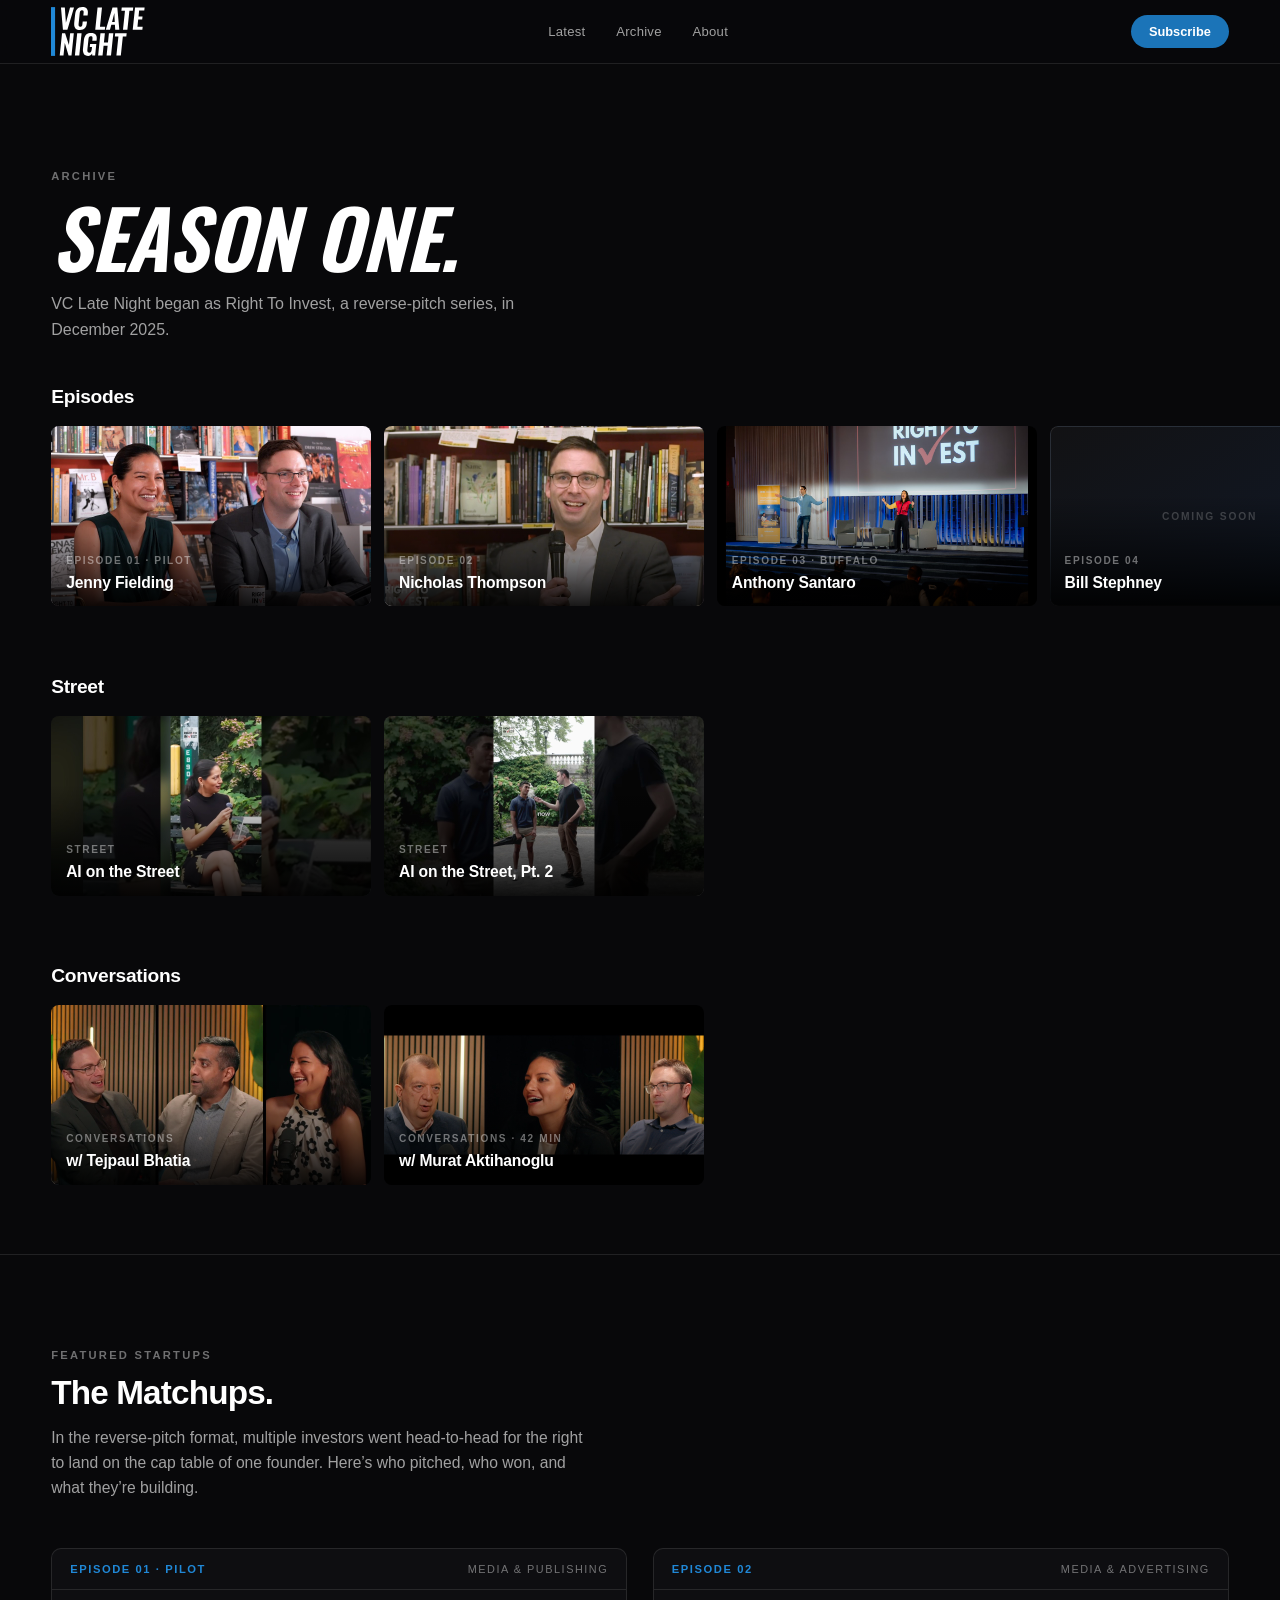
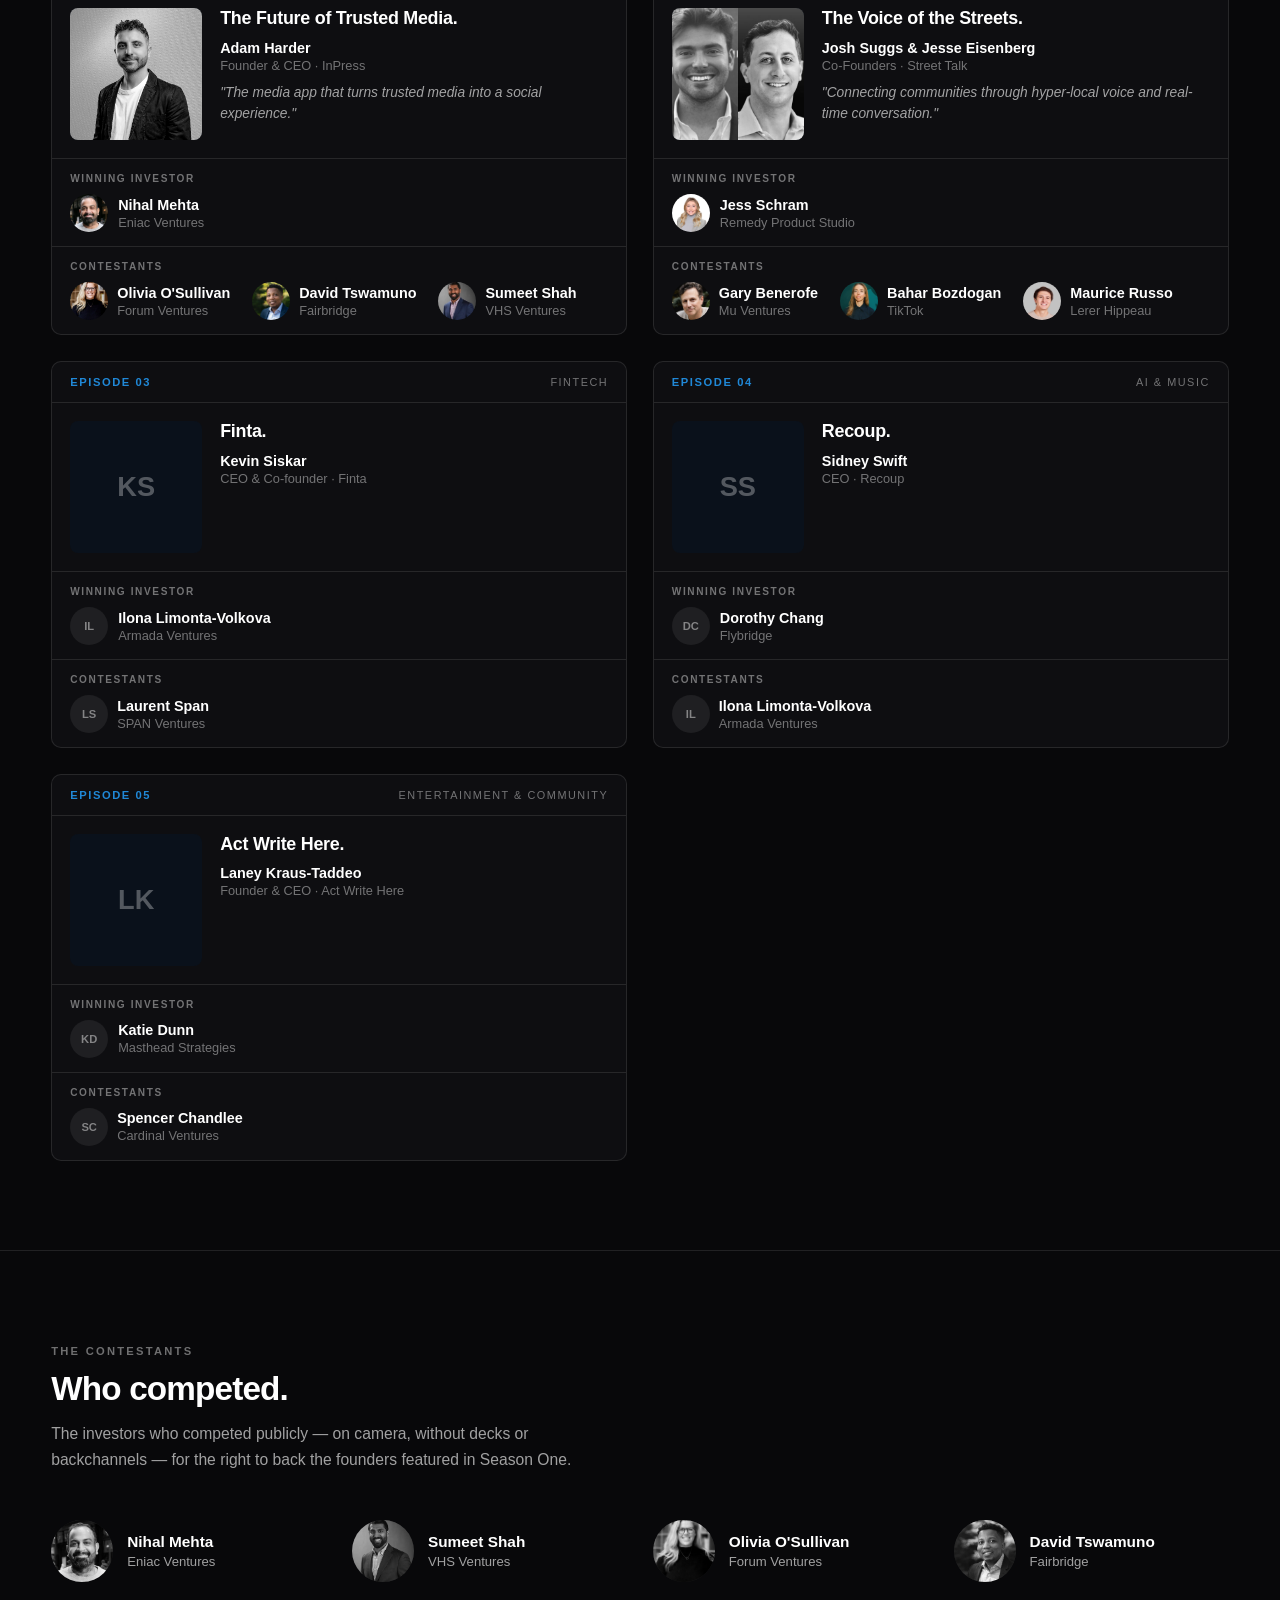
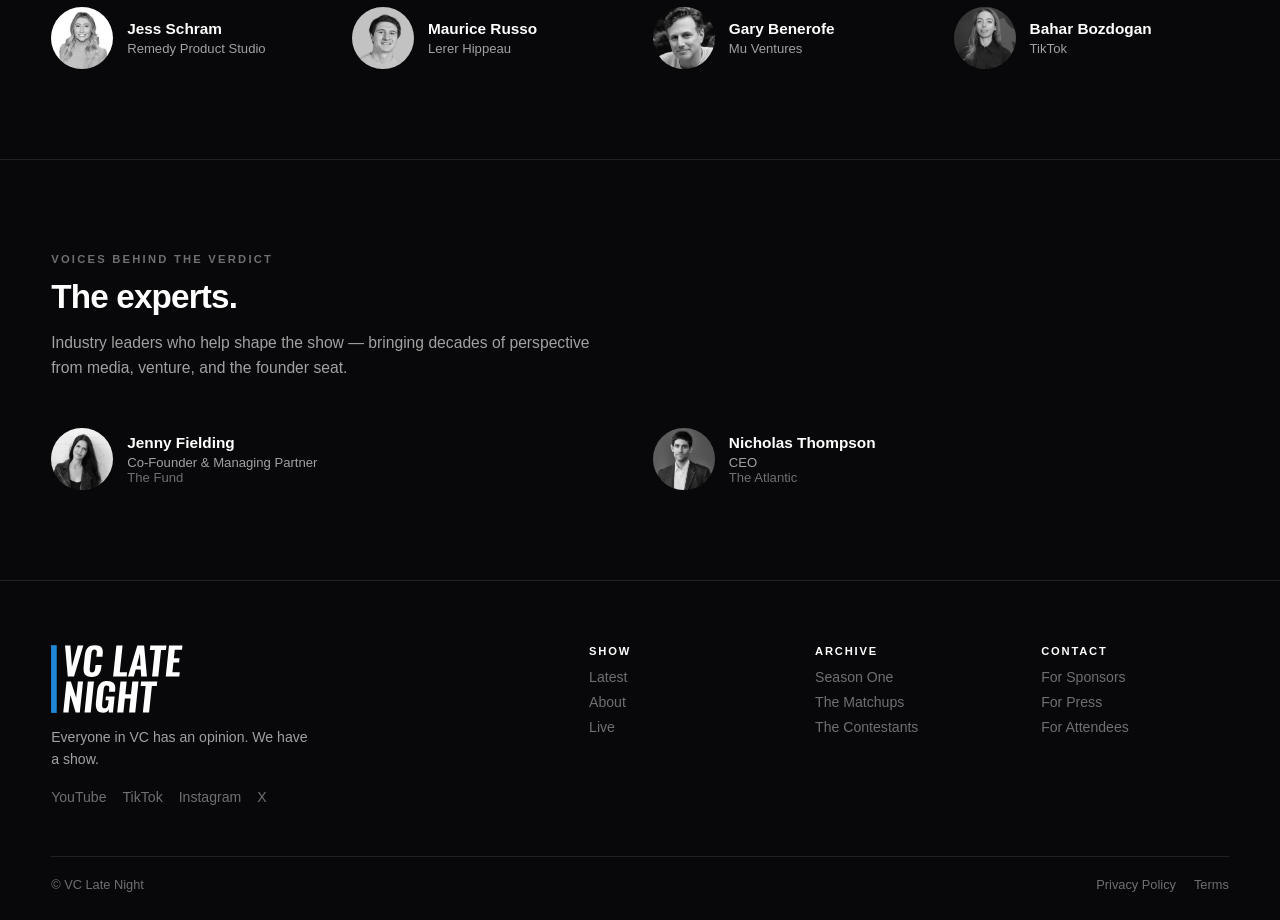
==== archive.html @ 52ebc2b2 "Add Season One archive page and social profile pictures Port the saved archive page into the VC Late" ====
<!DOCTYPE html>
<html lang="en">
<head>
  <meta charset="UTF-8">
  <meta name="viewport" content="width=device-width, initial-scale=1.0">
  <title>Season One — VC Late Night</title>
  <meta name="description" content="VC Late Night began as Right To Invest, a reverse-pitch series, in December 2025. The episodes, the matchups, and the investors who competed.">
  <link rel="canonical" href="https://vclatenight.com/archive.html">

  <link rel="icon" href="/favicon.ico" sizes="48x48">
  <link rel="icon" href="/favicon.svg" type="image/svg+xml">
  <link rel="apple-touch-icon" href="/apple-touch-icon.png">
  <link rel="manifest" href="/site.webmanifest">
  <meta name="theme-color" content="#08080a">

  <meta property="og:type" content="website">
  <meta property="og:site_name" content="VC Late Night">
  <meta property="og:title" content="Season One — VC Late Night">
  <meta property="og:description" content="Everyone in VC has an opinion. We have a show. A comedy show about AI, venture capital, and how the world sees both.">
  <meta property="og:url" content="https://vclatenight.com/archive.html">
  <meta property="og:image" content="https://vclatenight.com/assets/images/og-image.jpg">
  <meta property="og:image:width" content="1200">
  <meta property="og:image:height" content="630">
  <meta property="og:image:alt" content="VC Late Night logo over a photo of hosts Cheryl and Matt">
  <meta name="twitter:card" content="summary_large_image">
  <meta name="twitter:site" content="@vclatenight">
  <meta name="twitter:title" content="Season One — VC Late Night">
  <meta name="twitter:description" content="Everyone in VC has an opinion. We have a show. A comedy show about AI, venture capital, and how the world sees both.">
  <meta name="twitter:image" content="https://vclatenight.com/assets/images/og-image.jpg">

  <link rel="preload" href="/assets/fonts/oswald-var.woff2" as="font" type="font/woff2" crossorigin>
  <link rel="stylesheet" href="/assets/css/styles.css">
</head>
<body class="is-interior">

  <header class="bar">
    <a class="bar-logo" href="/" aria-label="VC Late Night home">
      <img src="/assets/images/logo.svg" alt="VC Late Night" width="274" height="142">
    </a>
    <nav class="bar-nav" aria-label="Browse">
      <a href="/#latest">Latest</a>
      <a href="/archive.html">Archive</a>
      <a href="/#about">About</a>
    </nav>
    <a class="bar-cta" href="https://vclatenight.substack.com/subscribe" target="_blank" rel="noopener">Subscribe</a>
  </header>

  <main>
    <header class="pagehead">
      <span class="info-label">Archive</span>
      <h1 class="pagehead-title">Season One.</h1>
      <p class="pagehead-deck">VC Late Night began as Right To Invest, a reverse-pitch series, in December 2025.</p>
    </header>

    <section class="row" aria-labelledby="eps">
      <div class="row-head"><h2 class="row-title" id="eps">Episodes</h2></div>
      <div class="row-track">
          <div class="card" data-yt="ujOcwwgDNdE" data-title="Jenny Fielding" role="button" tabindex="0" aria-label="Play Jenny Fielding">
            <div class="card-art">
              <img src="/assets/images/archive/ep01-jenny-fielding.jpg" alt="" loading="lazy">
              <span class="card-play" aria-hidden="true"></span>
            </div>
            <div class="card-body"><span class="card-kicker">Episode 01 · Pilot</span><h3 class="card-name">Jenny Fielding</h3></div>
          </div>
          <div class="card" data-yt="4WhVp55wxY0" data-pillarbox data-title="Nicholas Thompson" role="button" tabindex="0" aria-label="Play Nicholas Thompson">
            <div class="card-art">
              <img src="/assets/images/archive/ep02-nicholas-thompson.jpg" alt="" loading="lazy">
              <span class="card-play" aria-hidden="true"></span>
            </div>
            <div class="card-body"><span class="card-kicker">Episode 02</span><h3 class="card-name">Nicholas Thompson</h3></div>
          </div>
          <div class="card" data-yt="SYIJCj9LL0I" data-pillarbox data-title="Anthony Santaro" role="button" tabindex="0" aria-label="Play Anthony Santaro">
            <div class="card-art">
              <img src="/assets/images/archive/ep03-anthony-santaro.jpg" alt="" loading="lazy">
              <span class="card-play" aria-hidden="true"></span>
            </div>
            <div class="card-body"><span class="card-kicker">Episode 03 · Buffalo</span><h3 class="card-name">Anthony Santaro</h3></div>
          </div>
          <div class="card card--pending">
            <div class="card-art"></div>
            <div class="card-body"><span class="card-kicker">Episode 04</span><h3 class="card-name">Bill Stephney</h3></div>
          </div>
          <div class="card card--pending">
            <div class="card-art"></div>
            <div class="card-body"><span class="card-kicker">Episode 05</span><h3 class="card-name">Eric Kuhn</h3></div>
          </div>
      </div>
    </section>

    <section class="row" aria-labelledby="street">
      <div class="row-head"><h2 class="row-title" id="street">Street</h2></div>
      <div class="row-track">
          <div class="card" data-yt="js5axdTK6ME" data-portrait data-title="AI on the Street" role="button" tabindex="0" aria-label="Play AI on the Street">
            <div class="card-art">
              <img src="/assets/images/archive/street-ai-1.jpg" alt="" loading="lazy">
              <span class="card-play" aria-hidden="true"></span>
            </div>
            <div class="card-body">
              <span class="card-kicker">Street</span>
              <h3 class="card-name">AI on the Street</h3>
            </div>
          </div>
          <div class="card" data-yt="5hSvpbflPCo" data-portrait data-title="AI on the Street, Pt. 2" role="button" tabindex="0" aria-label="Play AI on the Street, Pt. 2">
            <div class="card-art">
              <img src="/assets/images/archive/street-ai-2.jpg" alt="" loading="lazy">
              <span class="card-play" aria-hidden="true"></span>
            </div>
            <div class="card-body">
              <span class="card-kicker">Street</span>
              <h3 class="card-name">AI on the Street, Pt. 2</h3>
            </div>
          </div>
      </div>
    </section>

    <section class="row" aria-labelledby="conversations">
      <div class="row-head"><h2 class="row-title" id="conversations">Conversations</h2></div>
      <div class="row-track">
          <div class="card" data-yt="NMLkLEemt-A" data-title="w/ Tejpaul Bhatia" role="button" tabindex="0" aria-label="Play w/ Tejpaul Bhatia">
            <div class="card-art">
              <img src="/assets/images/archive/conv-tejpaul-bhatia.jpg" alt="" loading="lazy">
              <span class="card-play" aria-hidden="true"></span>
            </div>
            <div class="card-body">
              <span class="card-kicker">Conversations</span>
              <h3 class="card-name">w/ Tejpaul Bhatia</h3>
            </div>
          </div>
          <div class="card" data-yt="YE36SQmCtm0" data-title="w/ Murat Aktihanoglu" role="button" tabindex="0" aria-label="Play w/ Murat Aktihanoglu">
            <div class="card-art">
              <img src="/assets/images/archive/conv-murat-aktihanoglu.jpg" alt="" loading="lazy">
              <span class="card-play" aria-hidden="true"></span>
            </div>
            <div class="card-body">
              <span class="card-kicker">Conversations · 42 min</span>
              <h3 class="card-name">w/ Murat Aktihanoglu</h3>
            </div>
          </div>
      </div>
    </section>

    <section class="mu-section" id="matchups">
      <div class="mu-lead">
        <span class="info-label">Featured Startups</span>
        <h2 class="strip-head">The Matchups.</h2>
        <p class="mu-deck">In the reverse-pitch format, multiple investors went head-to-head for the right to land on the cap table of one founder. Here’s who pitched, who won, and what they’re building.</p>
      </div>
      <div class="mu-grid">
      <article class="mu">
        <header class="mu-head">
          <span class="mu-ep">Episode 01 · Pilot</span>
          <span class="mu-cat">Media &amp; Publishing</span>
        </header>
        <div class="mu-body">
          <div class="mu-shot"><img src="/assets/images/people/adam-harder.avif" alt="" loading="lazy"></div>
          <div class="mu-info">
            <h3 class="mu-title">The Future of Trusted Media.</h3>
            <p class="mu-founder"><b>Adam Harder</b><i>Founder &amp; CEO · InPress</i></p>
            <p class="mu-quote">"The media app that turns trusted media into a social experience."</p>
          </div>
        </div>
        <div class="mu-result">
          <span class="mu-lbl">Winning Investor</span>
          <p class="mu-win"><span class="mu-face"><img src="/assets/images/people/nihal-mehta.avif" alt="" loading="lazy"></span><span><b>Nihal Mehta</b><i>Eniac Ventures</i></span></p>
        </div>
        <div class="mu-result">
          <span class="mu-lbl">Contestants</span>
          <ul class="mu-others"><li><span class="mu-face"><img src="/assets/images/people/olivia-osullivan.avif" alt="" loading="lazy"></span><span><b>Olivia O'Sullivan</b><i>Forum Ventures</i></span></li><li><span class="mu-face"><img src="/assets/images/people/david-tswamuno.avif" alt="" loading="lazy"></span><span><b>David Tswamuno</b><i>Fairbridge</i></span></li><li><span class="mu-face"><img src="/assets/images/people/sumeet-shah.avif" alt="" loading="lazy"></span><span><b>Sumeet Shah</b><i>VHS Ventures</i></span></li></ul>
        </div>
      </article>
      <article class="mu">
        <header class="mu-head">
          <span class="mu-ep">Episode 02</span>
          <span class="mu-cat">Media &amp; Advertising</span>
        </header>
        <div class="mu-body">
          <div class="mu-shot  mu-shot--duo"><img src="/assets/images/people/josh-suggs.png" alt="" loading="lazy"><img src="/assets/images/people/jesse-eisenberg.png" alt="" loading="lazy"></div>
          <div class="mu-info">
            <h3 class="mu-title">The Voice of the Streets.</h3>
            <p class="mu-founder"><b>Josh Suggs &amp; Jesse Eisenberg</b><i>Co-Founders · Street Talk</i></p>
            <p class="mu-quote">"Connecting communities through hyper-local voice and real-time conversation."</p>
          </div>
        </div>
        <div class="mu-result">
          <span class="mu-lbl">Winning Investor</span>
          <p class="mu-win"><span class="mu-face"><img src="/assets/images/people/jess-schram.png" alt="" loading="lazy"></span><span><b>Jess Schram</b><i>Remedy Product Studio</i></span></p>
        </div>
        <div class="mu-result">
          <span class="mu-lbl">Contestants</span>
          <ul class="mu-others"><li><span class="mu-face"><img src="/assets/images/people/gary-benerofe.png" alt="" loading="lazy"></span><span><b>Gary Benerofe</b><i>Mu Ventures</i></span></li><li><span class="mu-face"><img src="/assets/images/people/bahar-bozdogan.png" alt="" loading="lazy"></span><span><b>Bahar Bozdogan</b><i>TikTok</i></span></li><li><span class="mu-face"><img src="/assets/images/people/maurice-russo.png" alt="" loading="lazy"></span><span><b>Maurice Russo</b><i>Lerer Hippeau</i></span></li></ul>
        </div>
      </article>
      <article class="mu">
        <header class="mu-head">
          <span class="mu-ep">Episode 03</span>
          <span class="mu-cat">Fintech</span>
        </header>
        <div class="mu-body">
          <div class="mu-shot mu-shot--ini" aria-hidden="true">KS</div>
          <div class="mu-info">
            <h3 class="mu-title">Finta.</h3>
            <p class="mu-founder"><b>Kevin Siskar</b><i>CEO &amp; Co-founder · Finta</i></p>
            
          </div>
        </div>
        <div class="mu-result">
          <span class="mu-lbl">Winning Investor</span>
          <p class="mu-win"><span class="mu-face mu-face--ini" aria-hidden="true">IL</span><span><b>Ilona Limonta-Volkova</b><i>Armada Ventures</i></span></p>
        </div>
        <div class="mu-result">
          <span class="mu-lbl">Contestants</span>
          <ul class="mu-others"><li><span class="mu-face mu-face--ini" aria-hidden="true">LS</span><span><b>Laurent Span</b><i>SPAN Ventures</i></span></li></ul>
        </div>
      </article>
      <article class="mu">
        <header class="mu-head">
          <span class="mu-ep">Episode 04</span>
          <span class="mu-cat">AI &amp; Music</span>
        </header>
        <div class="mu-body">
          <div class="mu-shot mu-shot--ini" aria-hidden="true">SS</div>
          <div class="mu-info">
            <h3 class="mu-title">Recoup.</h3>
            <p class="mu-founder"><b>Sidney Swift</b><i>CEO · Recoup</i></p>
            
          </div>
        </div>
        <div class="mu-result">
          <span class="mu-lbl">Winning Investor</span>
          <p class="mu-win"><span class="mu-face mu-face--ini" aria-hidden="true">DC</span><span><b>Dorothy Chang</b><i>Flybridge</i></span></p>
        </div>
        <div class="mu-result">
          <span class="mu-lbl">Contestants</span>
          <ul class="mu-others"><li><span class="mu-face mu-face--ini" aria-hidden="true">IL</span><span><b>Ilona Limonta-Volkova</b><i>Armada Ventures</i></span></li></ul>
        </div>
      </article>
      <article class="mu">
        <header class="mu-head">
          <span class="mu-ep">Episode 05</span>
          <span class="mu-cat">Entertainment &amp; Community</span>
        </header>
        <div class="mu-body">
          <div class="mu-shot mu-shot--ini" aria-hidden="true">LK</div>
          <div class="mu-info">
            <h3 class="mu-title">Act Write Here.</h3>
            <p class="mu-founder"><b>Laney Kraus-Taddeo</b><i>Founder &amp; CEO · Act Write Here</i></p>
            
          </div>
        </div>
        <div class="mu-result">
          <span class="mu-lbl">Winning Investor</span>
          <p class="mu-win"><span class="mu-face mu-face--ini" aria-hidden="true">KD</span><span><b>Katie Dunn</b><i>Masthead Strategies</i></span></p>
        </div>
        <div class="mu-result">
          <span class="mu-lbl">Contestants</span>
          <ul class="mu-others"><li><span class="mu-face mu-face--ini" aria-hidden="true">SC</span><span><b>Spencer Chandlee</b><i>Cardinal Ventures</i></span></li></ul>
        </div>
      </article>
      </div>
    </section>

    <section class="people-section" id="roster">
      <div class="mu-lead">
        <span class="info-label">The Contestants</span>
        <h2 class="strip-head">Who competed.</h2>
        <p class="mu-deck">The investors who competed publicly — on camera, without decks or backchannels — for the right to back the founders featured in Season One.</p>
      </div>
      <ul class="people-grid">
        <li class="person">
          <span class="person-face"><img src="/assets/images/people/nihal-mehta.avif" alt="" loading="lazy"></span>
          <span class="person-info"><b>Nihal Mehta</b><i>Eniac Ventures</i></span>
        </li>
        <li class="person">
          <span class="person-face"><img src="/assets/images/people/sumeet-shah.avif" alt="" loading="lazy"></span>
          <span class="person-info"><b>Sumeet Shah</b><i>VHS Ventures</i></span>
        </li>
        <li class="person">
          <span class="person-face"><img src="/assets/images/people/olivia-osullivan.avif" alt="" loading="lazy"></span>
          <span class="person-info"><b>Olivia O'Sullivan</b><i>Forum Ventures</i></span>
        </li>
        <li class="person">
          <span class="person-face"><img src="/assets/images/people/david-tswamuno.avif" alt="" loading="lazy"></span>
          <span class="person-info"><b>David Tswamuno</b><i>Fairbridge</i></span>
        </li>
        <li class="person">
          <span class="person-face"><img src="/assets/images/people/jess-schram.png" alt="" loading="lazy"></span>
          <span class="person-info"><b>Jess Schram</b><i>Remedy Product Studio</i></span>
        </li>
        <li class="person">
          <span class="person-face"><img src="/assets/images/people/maurice-russo.png" alt="" loading="lazy"></span>
          <span class="person-info"><b>Maurice Russo</b><i>Lerer Hippeau</i></span>
        </li>
        <li class="person">
          <span class="person-face"><img src="/assets/images/people/gary-benerofe.png" alt="" loading="lazy"></span>
          <span class="person-info"><b>Gary Benerofe</b><i>Mu Ventures</i></span>
        </li>
        <li class="person">
          <span class="person-face"><img src="/assets/images/people/bahar-bozdogan.png" alt="" loading="lazy"></span>
          <span class="person-info"><b>Bahar Bozdogan</b><i>TikTok</i></span>
        </li>
      </ul>
    </section>

    <section class="people-section" id="experts">
      <div class="mu-lead">
        <span class="info-label">Voices Behind The Verdict</span>
        <h2 class="strip-head">The experts.</h2>
        <p class="mu-deck">Industry leaders who help shape the show — bringing decades of perspective from media, venture, and the founder seat.</p>
      </div>
      <ul class="people-grid">
        <li class="person">
          <span class="person-face"><img src="/assets/images/people/jenny-fielding.avif" alt="" loading="lazy"></span>
          <span class="person-info"><b>Jenny Fielding</b><i>Co-Founder &amp; Managing Partner</i><em>The Fund</em></span>
        </li>
        <li class="person">
          <span class="person-face"><img src="/assets/images/people/nicholas-thompson.avif" alt="" loading="lazy"></span>
          <span class="person-info"><b>Nicholas Thompson</b><i>CEO</i><em>The Atlantic</em></span>
        </li>
      </ul>
    </section>
  </main>

  <footer class="foot">
    <div class="foot-top">
      <div class="foot-brand">
        <img src="/assets/images/logo.svg" alt="VC Late Night" class="foot-logo" width="274" height="142" loading="lazy">
        <p class="foot-tagline">Everyone in VC has an opinion. We have a show.</p>
        <ul class="foot-social">
          <li><a href="https://www.youtube.com/@righttoinvestshow" target="_blank" rel="noopener">YouTube</a></li>
          <li><a href="https://www.tiktok.com/@vclatenight" target="_blank" rel="noopener">TikTok</a></li>
          <li><a href="https://www.instagram.com/vclatenight" target="_blank" rel="noopener">Instagram</a></li>
          <li><a href="https://x.com/vclatenight" target="_blank" rel="noopener">X</a></li>
        </ul>
      </div>
      <nav class="foot-cols" aria-label="Footer">
        <div>
          <h4>Show</h4>
          <a href="/#latest">Latest</a>
          <a href="/#about">About</a>
          <a href="/#live">Live</a>
        </div>
        <div>
          <h4>Archive</h4>
          <a href="/archive.html">Season One</a>
          <a href="/archive.html#matchups">The Matchups</a>
          <a href="/archive.html#roster">The Contestants</a>
        </div>
        <div>
          <h4>Contact</h4>
          <a href="https://calendar.app.google/CVKBMgzaduiz8Y6X7" target="_blank" rel="noopener">For Sponsors</a>
          <a href="https://calendar.app.google/CVKBMgzaduiz8Y6X7" target="_blank" rel="noopener">For Press</a>
          <a href="/#more">For Attendees</a>
        </div>
      </nav>
    </div>
    <div class="foot-bottom">
      <span>© VC Late Night</span>
      <div class="foot-legal">
        <a href="/privacy.html">Privacy Policy</a>
        <a href="/terms.html">Terms</a>
      </div>
    </div>
  </footer>

  <div class="player" hidden role="dialog" aria-modal="true" aria-label="Video player">
    <button class="player-close" type="button" aria-label="Close player">×</button>
    <div class="player-box">
      <div class="player-stage"></div>
      <p class="player-title"></p>
    </div>
  </div>

  <script src="/assets/js/main.js"></script>
</body>
</html>
---- assets/css/styles.css ----
/* ============================================================
   VC LATE NIGHT
   Palette and display face come from the VC Late Night logo files:
   near-black ink, white type, one blue (#2088D7, the logo's bar).

   Designing against the conventions of a streaming front page rather than a
   marketing site: one title owns the viewport, actions are play-first, content
   is browsed in horizontal rows, chrome disappears until you need it, and type
   labels things instead of explaining them. Company information exists, but it
   lives below the content and speaks quietly.
   ============================================================ */

:root {
  --ink: #08080a;
  --ink-2: #0e0e11;
  --paper: #ffffff;
  --dim: rgba(255, 255, 255, 0.62);
  --dimmer: rgba(255, 255, 255, 0.42);
  --line: rgba(255, 255, 255, 0.1);
  /* Logo blue. Used for rules, marks and large text on ink (5.3:1). Filled
     buttons carrying white text use the deeper shade, which clears 4.5:1. */
  --accent: #2088d7;
  --accent-deep: #1b74b8;
  --shell: clamp(20px, 4vw, 60px);
  /* One content well for the whole page. Everything — bar, billboard, rows,
     and every section below them — uses --gutter for its horizontal padding,
     so every left edge lines up at every viewport. Previously the rows sat on
     a --shell gutter while the lower sections centred a 1240px column inside
     it, which put their left edges ~42px apart at desktop widths. */
  --well: 1560px;
  --gutter: max(var(--shell), calc((100% - var(--well)) / 2));
  --font: -apple-system, BlinkMacSystemFont, "Inter", "Helvetica Neue", Arial, sans-serif;
  /* The logo is set in Oswald, slanted. Used only for the big display titles. */
  --display: "Oswald", "Arial Narrow", Impact, sans-serif;
}

@font-face {
  font-family: "Oswald";
  src: url("../fonts/oswald-var.woff2") format("woff2");
  font-weight: 200 700;
  font-style: normal;
  font-display: swap;
}

::selection { background: var(--accent); color: var(--paper); }

* { margin: 0; padding: 0; box-sizing: border-box; }

html { scroll-behavior: smooth; }

body {
  background: var(--ink);
  color: var(--paper);
  font-family: var(--font);
  -webkit-font-smoothing: antialiased;
  overflow-x: hidden;
}

img { display: block; max-width: 100%; }
a { color: inherit; text-decoration: none; }

/* --- Chrome ------------------------------------------------------------ */
.bar {
  position: fixed;
  inset: 0 0 auto 0;
  z-index: 100;
  display: flex;
  align-items: center;
  justify-content: space-between;
  gap: 24px;
  padding: 7px var(--gutter);
  transition: background 0.35s ease, padding 0.3s ease;
  background: linear-gradient(to bottom, rgba(0,0,0,0.75), transparent);
  transition: background 0.35s ease, backdrop-filter 0.35s ease;
}
.bar--solid {
  padding-block: 7px;
  background: rgba(8, 8, 10, 0.86);
  backdrop-filter: saturate(1.4) blur(14px);
  -webkit-backdrop-filter: saturate(1.4) blur(14px);
  border-bottom: 1px solid var(--line);
}
/* Full size over the billboard, smaller once the bar solidifies. The mark is
   a two-line lockup, so it's sized by height — sizing by width rendered it
   76px tall on a phone and gave the bar a 112px header. */
/* The mark is a stacked two-line lockup (200x180), so its height drives the
   bar height directly — every pixel of logo is a pixel of chrome. Padding is
   pulled right in so the logo can be big without the bar following it, and it
   steps down once the bar solidifies. */
.bar-logo img {
  height: clamp(42px, 3.8vw, 60px);
  width: auto;
  transition: height 0.3s ease;
}
.bar--solid .bar-logo img { height: clamp(32px, 2.5vw, 40px); }
.bar-nav {
  display: flex;
  gap: clamp(18px, 2.4vw, 34px);
  font-size: 0.82rem;
  letter-spacing: 0.02em;
  color: var(--dim);
}
.bar-nav a:hover { color: var(--paper); }
@media (max-width: 720px) { .bar-nav { display: none; } }

.bar-cta {
  display: inline-flex;
  align-items: center;
  gap: 8px;
  padding: 9px 18px;
  border-radius: 999px;
  background: var(--accent-deep);
  color: var(--paper);
  font-size: 0.8rem;
  font-weight: 600;
  white-space: nowrap;
}
.bar-cta:hover { opacity: 0.85; }

/* --- Hero: one title owns the viewport --------------------------------- */
.billboard {
  position: relative;
  min-height: min(88vh, 860px);
  display: flex;
  align-items: flex-end;
  isolation: isolate;
  overflow: hidden;
}
.billboard-art {
  position: absolute;
  inset: 0;
  z-index: -2;
}
.billboard-art img {
  width: 100%;
  height: 100%;
  object-fit: cover;
  object-position: center;
  /* YouTube pads posters to 16:9 and bakes the bars in, so the still is
     scaled past them. Anchored to the top because both faces sit within a few
     percent of the frame's top edge — scaling from the centre took the crop
     off the top and cut heads off. Origin top sends all of it downward. */
  transform: scale(1.12);
  transform-origin: center top;
}
/* Two scrims, not one: a vertical lift so the title has ground, and a
   horizontal one so it has ground at wide viewports where the art is mostly
   to the right of the copy. */
.billboard::before {
  content: '';
  position: absolute;
  inset: 0;
  z-index: -1;
  background:
    linear-gradient(to top, var(--ink) 2%, rgba(8,8,10,0.55) 38%, transparent 72%),
    linear-gradient(to right, rgba(8,8,10,0.88) 0%, rgba(8,8,10,0.35) 46%, transparent 78%);
}
@media (max-width: 760px) {
  .billboard-art img { object-position: 32% center; }
  /* Taller on phones than on desktop, proportionally. The copy block is a
     fixed height but the viewport isn't, so at 76vh the headline, meta, deck
     and buttons were eating most of the visible frame. The extra height all
     goes above the copy, since the copy is anchored off the bottom. */
  .billboard { min-height: min(92vh, 820px); }
}

.billboard-inner {
  position: relative;
  width: 100%;
  /* Deep bottom padding on purpose. The first row is pulled up into the
     billboard so the page reads as continuous rather than stacked, and
     without this the row lands on top of the Play button. */
  padding: 0 var(--gutter) clamp(132px, 19vh, 210px);
  max-width: 780px;
}
.billboard-eyebrow {
  display: inline-flex;
  align-items: center;
  gap: 9px;
  font-size: 0.72rem;
  font-weight: 700;
  text-transform: uppercase;
  letter-spacing: 0.2em;
  color: var(--dim);
  margin-bottom: 18px;
}
.billboard-eyebrow::before {
  content: '';
  width: 20px;
  height: 2px;
  background: var(--accent);
}
.billboard-title {
  font-family: var(--display);
  font-size: clamp(3rem, 8.4vw, 6.2rem);
  font-weight: 600;
  font-style: italic;
  text-transform: uppercase;
  line-height: 0.95;
  letter-spacing: -0.005em;
}
.billboard-meta {
  display: flex;
  flex-wrap: wrap;
  align-items: center;
  gap: 10px;
  margin-top: 18px;
  font-size: 0.86rem;
  color: var(--dim);
}
.billboard-meta .dot { width: 3px; height: 3px; border-radius: 50%; background: var(--dimmer); }
.billboard-sub {
  margin-top: 14px;
  max-width: 54ch;
  font-size: clamp(0.98rem, 1.15vw, 1.1rem);
  line-height: 1.55;
  color: var(--dim);
}
.billboard-actions { display: flex; flex-wrap: wrap; gap: 12px; margin-top: 28px; }

.btn {
  display: inline-flex;
  align-items: center;
  gap: 10px;
  padding: 13px 26px;
  border-radius: 8px;
  font-size: 0.95rem;
  font-weight: 700;
  cursor: pointer;
  border: 0;
  font-family: inherit;
  transition: opacity 0.25s ease, background 0.25s ease;
}
.btn--play { background: var(--paper); color: var(--ink); }
.btn--play:hover { opacity: 0.82; }
.btn--ghost { background: rgba(255,255,255,0.14); color: var(--paper); backdrop-filter: blur(6px); }
.btn--ghost:hover { background: rgba(255,255,255,0.24); }
.btn svg { width: 17px; height: 17px; }

/* --- Rows -------------------------------------------------------------- */
.rows { position: relative; z-index: 2; margin-top: clamp(-104px, -7vw, -56px); padding-bottom: clamp(16px, 2vw, 30px); }

.row { margin-bottom: clamp(30px, 4vw, 52px); }
.row-head {
  display: flex;
  align-items: baseline;
  justify-content: flex-start;
  gap: 14px;
  padding: 0 var(--gutter);
  margin-bottom: 14px;
}
.row-title { font-size: clamp(1.05rem, 1.5vw, 1.35rem); font-weight: 700; letter-spacing: -0.015em; }
.row-note { font-size: 0.82rem; color: var(--dimmer); }

/* Horizontal scroller with snap — the row is browsed, not paginated. */
.row-track {
  display: flex;
  gap: clamp(10px, 1vw, 16px);
  padding: 4px var(--gutter) 18px;
  overflow-x: auto;
  scroll-snap-type: x proximity;
  /* Without this the first card sits flush against the viewport edge. Snap
     aligns a card's start edge to the scrollport's start, which is inside the
     padding — so the track silently scrolls past its own padding-left on load.
     scroll-padding moves the snap line to where the padding actually is. */
  scroll-padding-inline: var(--gutter);
  scrollbar-width: none;
}
.row-track::-webkit-scrollbar { display: none; }

.card {
  position: relative;
  flex: 0 0 clamp(232px, 25vw, 348px);
  scroll-snap-align: start;
  border-radius: 8px;
  overflow: hidden;
  background: var(--ink-2);
  cursor: pointer;
  transition: transform 0.35s cubic-bezier(0.2, 0.7, 0.3, 1);
}
.card-art { position: relative; aspect-ratio: 16 / 9; overflow: hidden; }
.card-art img { width: 100%; height: 100%; object-fit: cover; }
/* YouTube pads a poster to 16:9 when the source isn't, and bakes the bars into
   the JPEG, where object-fit can't reach them. Only the videos that actually
   have them get scaled — applying it to all of them crops the clean ones. */
.card[data-pillarbox] .card-art img { transform: scale(1.12); }
.card::after {
  content: '';
  position: absolute;
  inset: auto 0 0 0;
  height: 62%;
  background: linear-gradient(to top, rgba(0,0,0,0.9), transparent);
  pointer-events: none;
  transition: opacity 0.3s ease;
}
.card-body { position: absolute; inset: auto 0 0 0; padding: 14px 15px; z-index: 1; }
.card-kicker {
  font-size: 0.63rem;
  font-weight: 700;
  text-transform: uppercase;
  letter-spacing: 0.16em;
  color: var(--dimmer);
}
.card-name { margin-top: 5px; font-size: 0.98rem; font-weight: 700; line-height: 1.25; letter-spacing: -0.01em; }

/* Hover lifts the card and reveals a play badge — the streaming-row idiom. */
.card-play {
  position: absolute;
  top: 50%; left: 50%;
  transform: translate(-50%, -50%) scale(0.85);
  width: 52px; height: 52px;
  border-radius: 50%;
  border: 2px solid rgba(255,255,255,0.9);
  background: rgba(0,0,0,0.35);
  backdrop-filter: blur(3px);
  opacity: 0;
  transition: opacity 0.3s ease, transform 0.3s ease;
  z-index: 2;
}
.card-play::before {
  content: '';
  position: absolute; top: 50%; left: 54%;
  transform: translate(-50%, -50%);
  border: solid transparent;
  border-width: 8px 0 8px 13px;
  border-left-color: var(--paper);
}
@media (hover: hover) {
  .card:hover { transform: translateY(-4px) scale(1.025); z-index: 3; }
  .card:hover .card-play { opacity: 1; transform: translate(-50%, -50%) scale(1); }
}
.card:focus-visible { outline: 2px solid var(--paper); outline-offset: 3px; }

.card--pending { cursor: default; }
.card--pending .card-art {
  background: linear-gradient(150deg, #121214, #111620 60%, #0f1b2a);
  border: 1px solid var(--line);
  border-radius: 8px;
}
.card--pending .card-art::after {
  content: 'Coming soon';
  position: absolute; inset: 0;
  display: flex; align-items: center; justify-content: center;
  font-size: 0.64rem; font-weight: 700;
  text-transform: uppercase; letter-spacing: 0.18em;
  color: rgba(255,255,255,0.24);
}

/* Player replaces the art in place. */
.frame { position: absolute; inset: 0; width: 100%; height: 100%; border: 0; z-index: 4; }

/* --- Information, below the content ------------------------------------ */
.info { border-top: 1px solid var(--line); padding: clamp(56px, 8vw, 104px) var(--gutter); }
.info-grid {
  display: grid;
  grid-template-columns: minmax(0, 0.85fr) minmax(0, 1fr);
  gap: clamp(28px, 5vw, 76px);
  align-items: center;
}
@media (max-width: 820px) { .info-grid { grid-template-columns: 1fr; } }
.info-shot img { width: 100%; border-radius: 10px; }
.info-cap { margin-top: 12px; font-size: 0.82rem; color: var(--dimmer); }
.info-label {
  font-size: 0.7rem; font-weight: 700; text-transform: uppercase;
  letter-spacing: 0.2em; color: var(--dimmer);
}
.info-head {
  margin-top: 14px;
  font-size: clamp(1.5rem, 2.6vw, 2.2rem);
  font-weight: 800; line-height: 1.12; letter-spacing: -0.025em;
}
.info-body { margin-top: 16px; font-size: 1rem; line-height: 1.65; color: var(--dim); max-width: 52ch; }
.info-body + .info-body { margin-top: 12px; }

.foot {
  border-top: 1px solid var(--line);
  padding: clamp(40px, 5vw, 64px) var(--gutter) 28px;
  font-size: 0.88rem;
  color: var(--dim);
}
.foot-top {
  display: grid;
  grid-template-columns: minmax(0, 1fr) minmax(0, 1.35fr);
  gap: clamp(28px, 5vw, 72px);
}
@media (max-width: 820px) { .foot-top { grid-template-columns: 1fr; gap: 34px; } }
.foot-logo { width: 132px; height: auto; }
.foot-tagline { margin-top: 14px; max-width: 34ch; color: var(--dim); line-height: 1.55; }
.foot-social { list-style: none; display: flex; gap: 16px; margin-top: 18px; }
.foot-social a { color: var(--dimmer); }
.foot-social a:hover { color: var(--paper); }

.foot-cols {
  display: grid;
  grid-template-columns: repeat(3, minmax(0, 1fr));
  gap: clamp(20px, 3vw, 44px);
}
@media (max-width: 560px) { .foot-cols { grid-template-columns: 1fr 1fr; } }
.foot-cols h4 {
  font-size: 0.7rem;
  font-weight: 700;
  text-transform: uppercase;
  letter-spacing: 0.16em;
  color: var(--paper);
  margin-bottom: 12px;
}
.foot-cols a { display: block; margin-bottom: 9px; color: var(--dimmer); font-size: 0.88rem; }
.foot-cols a:hover { color: var(--paper); }

.foot-bottom {
  display: flex; flex-wrap: wrap; align-items: center; justify-content: space-between;
  gap: 12px;
  margin-top: clamp(32px, 4vw, 52px);
  padding-top: 20px;
  border-top: 1px solid var(--line);
  font-size: 0.8rem;
  color: var(--dimmer);
}
.foot-legal { display: flex; gap: 18px; }
.foot-legal a:hover { color: var(--paper); }

/* --- Contact: the three doors, numbered as the current site has them ---- */
.strip { border-top: 1px solid var(--line); padding: clamp(52px, 7vw, 92px) var(--gutter); }
.strip-lead { margin-bottom: clamp(28px, 4vw, 48px); }
.strip-head {
  margin-top: 12px;
  font-size: clamp(1.5rem, 2.6vw, 2.2rem);
  font-weight: 800; line-height: 1.1; letter-spacing: -0.025em;
}
.strip-grid {
  display: grid;
  grid-template-columns: repeat(3, minmax(0, 1fr));
  gap: clamp(26px, 4vw, 58px);
}
@media (max-width: 820px) { .strip-grid { grid-template-columns: 1fr; } }
.strip-num {
  display: block;
  font-size: 0.72rem; font-weight: 700;
  letter-spacing: 0.16em; color: var(--accent);
  margin-bottom: 10px;
}
.strip-item h3 { font-size: 1.08rem; font-weight: 700; letter-spacing: -0.012em; }
.strip-item p { margin-top: 9px; font-size: 0.94rem; line-height: 1.6; color: var(--dim); }
.lnk {
  display: inline-block; margin-top: 14px;
  font-size: 0.88rem; font-weight: 600;
  border-bottom: 1px solid rgba(255,255,255,0.3); padding-bottom: 2px;
}
.lnk:hover { border-bottom-color: var(--paper); }
.strip-status { display: block; font-size: 0.82rem; color: var(--dimmer); }

/* --- Live: the one section about a thing you attend, so it gets the
       taping photograph rather than another row of small text. Same
       vocabulary as the billboard — full-bleed image, two-direction scrim,
       type over it — at a smaller scale. ------------------------------- */
.live-band {
  position: relative;
  isolation: isolate;
  overflow: hidden;
  border-top: 1px solid var(--line);
  padding: clamp(74px, 11vw, 148px) var(--gutter);
}
.live-art { position: absolute; inset: 0; z-index: -2; }
.live-art img { width: 100%; height: 100%; object-fit: cover; object-position: center 38%; }
.live-band::before {
  content: '';
  position: absolute; inset: 0; z-index: -1;
  background:
    linear-gradient(to right, rgba(8,8,10,0.94) 0%, rgba(8,8,10,0.72) 42%, rgba(8,8,10,0.32) 78%),
    linear-gradient(to top, var(--ink) 0%, transparent 46%);
}
.live-inner { max-width: 620px; }
.live-copy { margin-top: 14px; max-width: 46ch; font-size: 1rem; line-height: 1.6; color: rgba(255,255,255,0.82); }
.live-actions { display: flex; flex-wrap: wrap; align-items: center; gap: 18px; margin-top: 22px; }
.live-actions .strip-status { display: inline; }
.live-actions .lnk { margin-top: 0; }

/* --- Archive band: one wide target, as the current site has it --------- */
.archive-band {
  display: flex; flex-wrap: wrap; align-items: center; gap: clamp(14px, 2.4vw, 34px);
  border-top: 1px solid var(--line);
  padding: clamp(30px, 4vw, 48px) var(--gutter);
  transition: background 0.3s ease;
}
.archive-band:hover { background: rgba(255,255,255,0.03); }
.archive-copy { flex: 1 1 340px; font-size: 0.96rem; line-height: 1.55; color: var(--dim); max-width: 62ch; }
.archive-cta { font-size: 0.9rem; font-weight: 700; white-space: nowrap; }

/* --- Newsletter -------------------------------------------------------- */
.sr-only {
  position: absolute; width: 1px; height: 1px;
  padding: 0; margin: -1px; overflow: hidden;
  clip: rect(0 0 0 0); white-space: nowrap; border: 0;
}
.signup { border-top: 1px solid var(--line); padding: clamp(48px, 7vw, 88px) var(--gutter); }
.signup-grid {
  display: grid;
  grid-template-columns: minmax(0, 0.9fr) minmax(0, 1fr);
  gap: clamp(24px, 5vw, 72px);
  align-items: center;
}
@media (max-width: 820px) { .signup-grid { grid-template-columns: 1fr; gap: 20px; } }
.signup-head {
  font-size: clamp(1.5rem, 2.6vw, 2.2rem);
  font-weight: 800; line-height: 1.1; letter-spacing: -0.025em;
}
.signup-copy { font-size: 0.98rem; line-height: 1.6; color: var(--dim); max-width: 52ch; }
.signup-form { display: flex; gap: 10px; margin-top: 18px; flex-wrap: wrap; }
.signup-form input {
  flex: 1 1 260px;
  padding: 13px 16px;
  border-radius: 8px;
  border: 1px solid var(--line);
  background: rgba(255, 255, 255, 0.05);
  color: var(--paper);
  font-family: inherit;
  font-size: 0.95rem;
}
.signup-form input::placeholder { color: var(--dimmer); }
.signup-form input:focus {
  outline: none;
  border-color: rgba(255, 255, 255, 0.4);
  background: rgba(255, 255, 255, 0.08);
}

/* --- Manifesto: the thesis, at the scale it carries on the current site.
       It was a paragraph inside About, which is where it lost its weight. --- */
.manifesto {
  border-top: 1px solid var(--line);
  padding: clamp(72px, 10vw, 132px) var(--gutter);
}
.manifesto-body {
  max-width: 20ch;
  font-size: clamp(1.7rem, 4.4vw, 3.4rem);
  font-weight: 800;
  line-height: 1.08;
  letter-spacing: -0.03em;
  max-width: 26ch;
}
.manifesto-turn { color: var(--accent); display: block; margin-top: 0.35em; }

/* Contact doors carry visible numerals and a rule, so the three read as a
   deliberate set rather than three stacked paragraphs. */
.strip-item { border-top: 1px solid var(--line); padding-top: 20px; }
.strip-num {
  font-size: 1.6rem;
  font-weight: 800;
  letter-spacing: -0.03em;
  color: rgba(255, 255, 255, 0.22);
  margin-bottom: 14px;
}
.strip-item h3 { font-size: 1.22rem; }
.strip-item p { font-size: 0.96rem; }

/* The portrait carries the About block, so let it fill its column. */
.info-shot img { width: 100%; }
.info-head { font-size: clamp(1.7rem, 3vw, 2.6rem); }

/* --- Full-screen player ------------------------------------------------ */
.player {
  position: fixed;
  inset: 0;
  z-index: 200;
  display: flex;
  align-items: center;
  justify-content: center;
  padding: clamp(16px, 4vw, 56px);
  background: rgba(3, 3, 4, 0.985);
  backdrop-filter: blur(22px);
  -webkit-backdrop-filter: blur(10px);
}
.player[hidden] { display: none; }
.player-box { width: 100%; max-width: 1180px; }
.player-stage {
  position: relative;
  width: 100%;
  aspect-ratio: 16 / 9;
  background: #000;
  border-radius: 10px;
  overflow: hidden;
}
/* Shorts are 9:16. Letterboxing them into a 16:9 frame wastes most of the
   screen, so they get a portrait stage capped to the viewport height. */
.player-stage--portrait {
  aspect-ratio: 9 / 16;
  max-height: 82vh;
  width: auto;
  margin: 0 auto;
}
.player-stage iframe { position: absolute; inset: 0; width: 100%; height: 100%; border: 0; }
.player-title {
  margin-top: 14px;
  text-align: center;
  font-size: 0.95rem;
  font-weight: 600;
  color: var(--dim);
}
.player-close {
  position: absolute;
  top: clamp(12px, 2vw, 24px);
  right: clamp(12px, 2vw, 24px);
  width: 44px; height: 44px;
  border-radius: 50%;
  border: 1px solid rgba(255,255,255,0.25);
  background: rgba(255,255,255,0.08);
  color: var(--paper);
  font-size: 1.5rem;
  line-height: 1;
  cursor: pointer;
}
.player-close:hover { background: rgba(255,255,255,0.18); }

/* The tile is a control that opens the player, so the badge stays a cue —
   it no longer implies the video runs inside the card. */

/* ============================================================
   INTERIOR PAGES
   Same bar, same gutter, same .row/.card as the homepage. What's added here
   is only what the homepage has no equivalent of — a page head in place of the
   billboard, the matchup panels, and one people grid used by both rosters.
   ============================================================ */

/* Interior pages have no billboard for the bar to float over, so the bar needs
   its solid state from the start and the content needs to clear it. */
.is-interior .bar { background: rgba(8,8,10,0.9); backdrop-filter: saturate(1.4) blur(14px); border-bottom: 1px solid var(--line); }
.pagehead { padding: clamp(104px, 13vw, 168px) var(--gutter) clamp(28px, 4vw, 44px); }
.pagehead-title {
  margin-top: 14px;
  font-family: var(--display);
  font-size: clamp(2.6rem, 7vw, 5rem);
  font-weight: 600; font-style: italic; text-transform: uppercase;
  line-height: 0.96; letter-spacing: -0.005em;
}
.pagehead-deck { margin-top: 16px; max-width: 58ch; font-size: 1rem; line-height: 1.6; color: var(--dim); }

/* --- Matchups ---------------------------------------------------------- */
.mu-section { border-top: 1px solid var(--line); padding: clamp(52px, 7vw, 92px) var(--gutter); }
.mu-lead { margin-bottom: clamp(28px, 4vw, 48px); }
.mu-deck { margin-top: 14px; max-width: 62ch; font-size: 0.98rem; line-height: 1.6; color: var(--dim); }
.mu-grid {
  display: grid;
  grid-template-columns: repeat(auto-fit, minmax(min(100%, 400px), 1fr));
  gap: clamp(16px, 2vw, 26px);
}
.mu {
  border: 1px solid var(--line);
  border-radius: 10px;
  background: var(--ink-2);
  overflow: hidden;
}
.mu-head {
  display: flex; align-items: center; justify-content: space-between; gap: 12px;
  padding: 14px 18px;
  border-bottom: 1px solid var(--line);
}
.mu-ep { font-size: 0.7rem; font-weight: 700; text-transform: uppercase; letter-spacing: 0.14em; color: var(--accent); }
.mu-cat { font-size: 0.68rem; text-transform: uppercase; letter-spacing: 0.14em; color: var(--dimmer); }
.mu-body { display: grid; grid-template-columns: 132px minmax(0, 1fr); gap: 18px; padding: 18px; }
@media (max-width: 520px) { .mu-body { grid-template-columns: 96px minmax(0, 1fr); gap: 14px; } }
.mu-shot {
  aspect-ratio: 1; border-radius: 8px; overflow: hidden;
  display: grid; grid-template-columns: 1fr; background: #0a111b;
}
.mu-shot--duo { grid-template-columns: 1fr 1fr; }
.mu-shot img { width: 100%; height: 100%; object-fit: cover; filter: grayscale(100%) contrast(1.05); }
.mu:hover .mu-shot img { filter: grayscale(0%); }
.mu-shot--ini {
  display: flex; align-items: center; justify-content: center;
  font-size: 1.7rem; font-weight: 800; color: rgba(255,255,255,0.3);
}
.mu-title { font-size: 1.12rem; font-weight: 700; line-height: 1.2; letter-spacing: -0.015em; }
.mu-founder { margin-top: 10px; }
.mu-founder b, .mu-win b, .mu-others b { display: block; font-size: 0.9rem; font-weight: 700; }
.mu-founder i, .mu-win i, .mu-others i { display: block; font-style: normal; font-size: 0.8rem; color: var(--dimmer); margin-top: 2px; }
.mu-quote { margin-top: 10px; font-size: 0.86rem; line-height: 1.5; color: var(--dim); font-style: italic; }
.mu-result { padding: 14px 18px; border-top: 1px solid var(--line); }
.mu-lbl { display: block; font-size: 0.63rem; font-weight: 700; text-transform: uppercase; letter-spacing: 0.16em; color: var(--dimmer); margin-bottom: 10px; }
.mu-win { display: flex; align-items: center; gap: 10px; }
.mu-others { list-style: none; display: flex; flex-wrap: wrap; gap: 14px 22px; }
.mu-others li { display: flex; align-items: center; gap: 9px; }
.mu-face {
  width: 38px; height: 38px; border-radius: 50%; overflow: hidden; flex-shrink: 0;
  background: rgba(255,255,255,0.07);
  display: flex; align-items: center; justify-content: center;
}
.mu-face img { width: 100%; height: 100%; object-fit: cover; }
.mu-face--ini { font-size: 0.7rem; font-weight: 700; color: rgba(255,255,255,0.45); }

/* --- People grid: one component, used by contestants and experts both --- */
.people-section { border-top: 1px solid var(--line); padding: clamp(52px, 7vw, 92px) var(--gutter); }
.people-grid {
  list-style: none;
  display: grid;
  grid-template-columns: repeat(auto-fit, minmax(min(100%, 250px), 1fr));
  gap: clamp(16px, 2vw, 28px);
}
.person { display: flex; align-items: center; gap: 14px; }
.person-face {
  width: 62px; height: 62px; border-radius: 50%; overflow: hidden; flex-shrink: 0;
  background: rgba(255,255,255,0.07);
}
.person-face img { width: 100%; height: 100%; object-fit: cover; filter: grayscale(100%); transition: filter 0.4s ease; }
.person:hover .person-face img { filter: grayscale(0%); }
.person-info b { display: block; font-size: 0.96rem; font-weight: 700; }
.person-info i { display: block; font-style: normal; font-size: 0.82rem; color: var(--dim); margin-top: 3px; }
.person-info em { display: block; font-style: normal; font-size: 0.82rem; color: var(--dimmer); }

/* The line under the hosts' portrait is the show's own tagline, not a photo
   credit — it carries at statement weight rather than caption weight. */
.info-cap {
  margin-top: 18px;
  font-size: clamp(1.05rem, 1.5vw, 1.35rem);
  font-weight: 700;
  line-height: 1.3;
  letter-spacing: -0.015em;
  color: var(--paper);
  max-width: 26ch;
}

/* The newsletter button is the one filled-blue action below the fold. */
.signup-form .btn--play { background: var(--accent-deep); color: var(--paper); }

/* --- Legal pages ------------------------------------------------------- */
.legal { padding: 0 var(--gutter) clamp(56px, 8vw, 104px); }
.legal-body { max-width: 68ch; color: var(--dim); font-size: 0.98rem; line-height: 1.7; }
.legal-body h2 {
  margin: 2.2em 0 0.6em;
  color: var(--paper);
  font-size: 1.15rem; font-weight: 700; letter-spacing: -0.01em;
}
.legal-body p + p, .legal-body ul + p, .legal-body p + ul { margin-top: 0.9em; }
.legal-body ul { padding-left: 1.2em; }
.legal-body li + li { margin-top: 0.4em; }
.legal-body a { color: var(--paper); border-bottom: 1px solid rgba(255,255,255,0.3); }
.legal-body a:hover { border-bottom-color: var(--paper); }
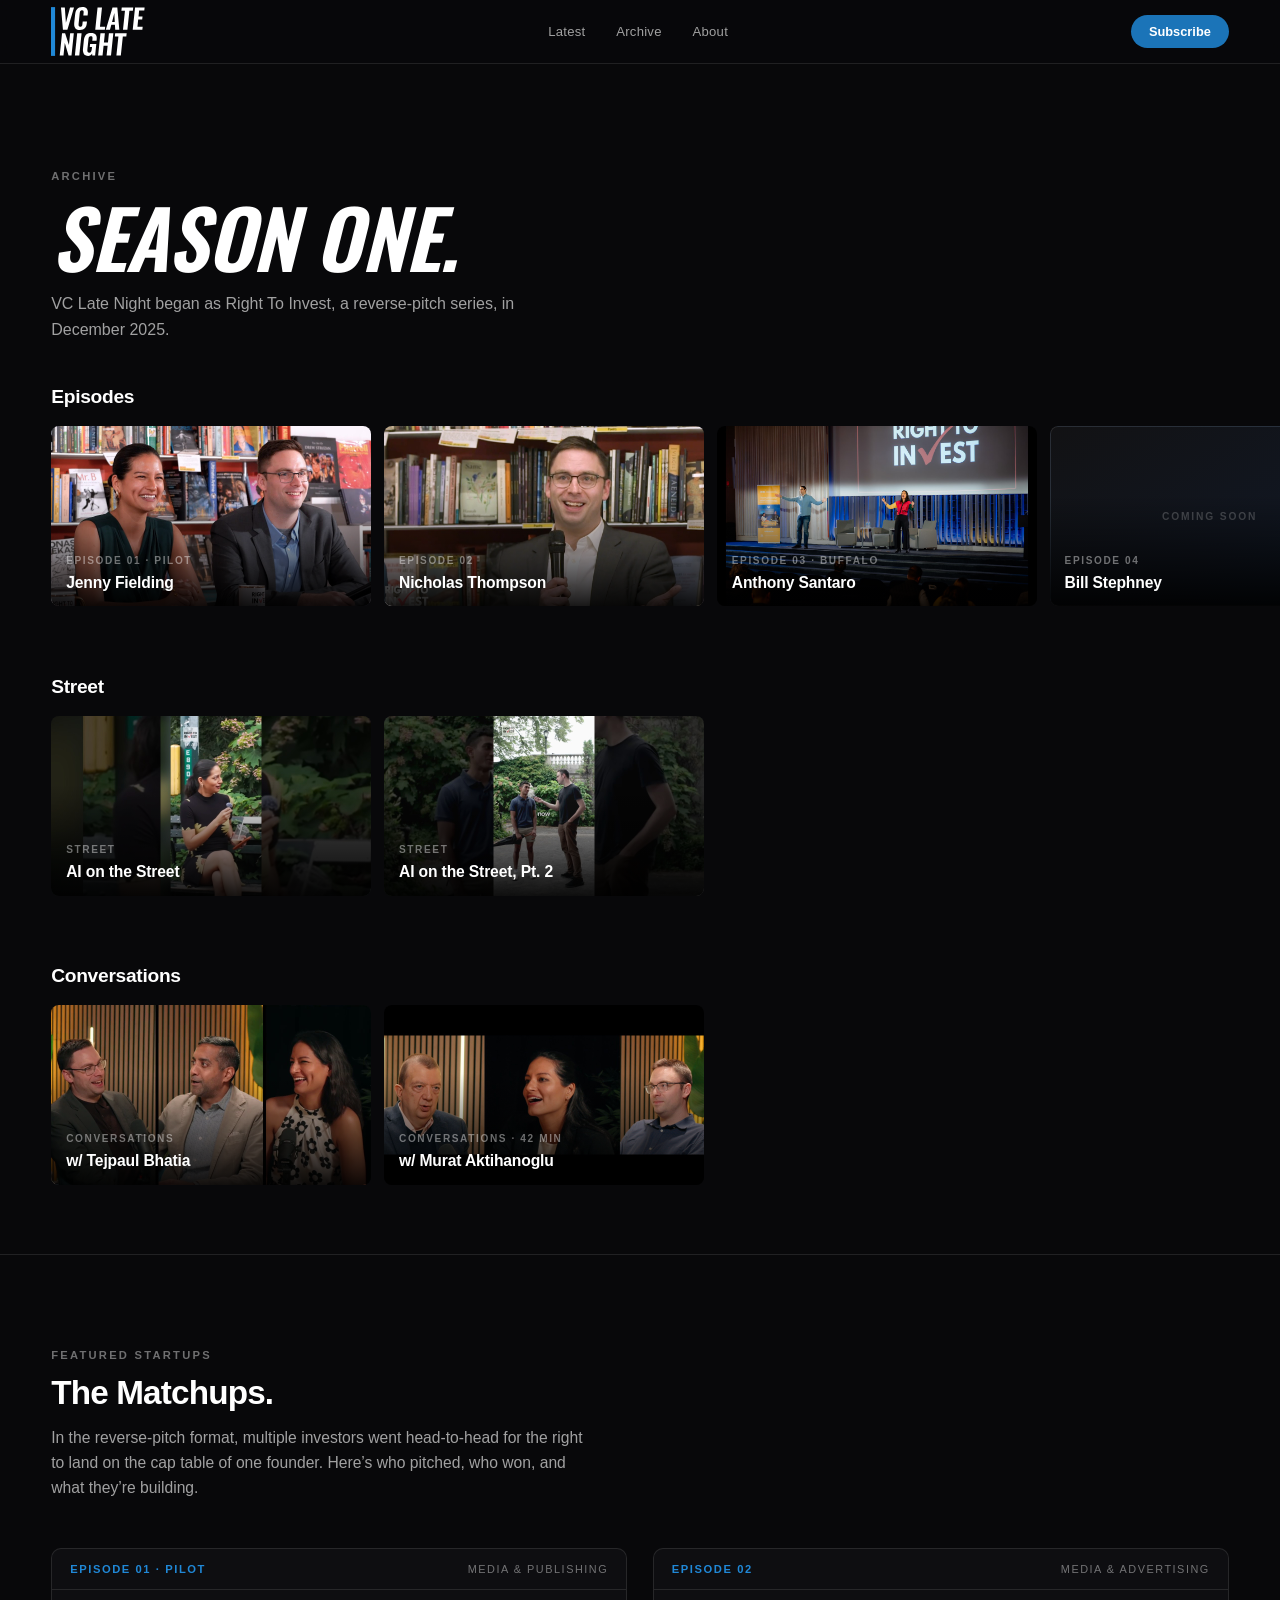
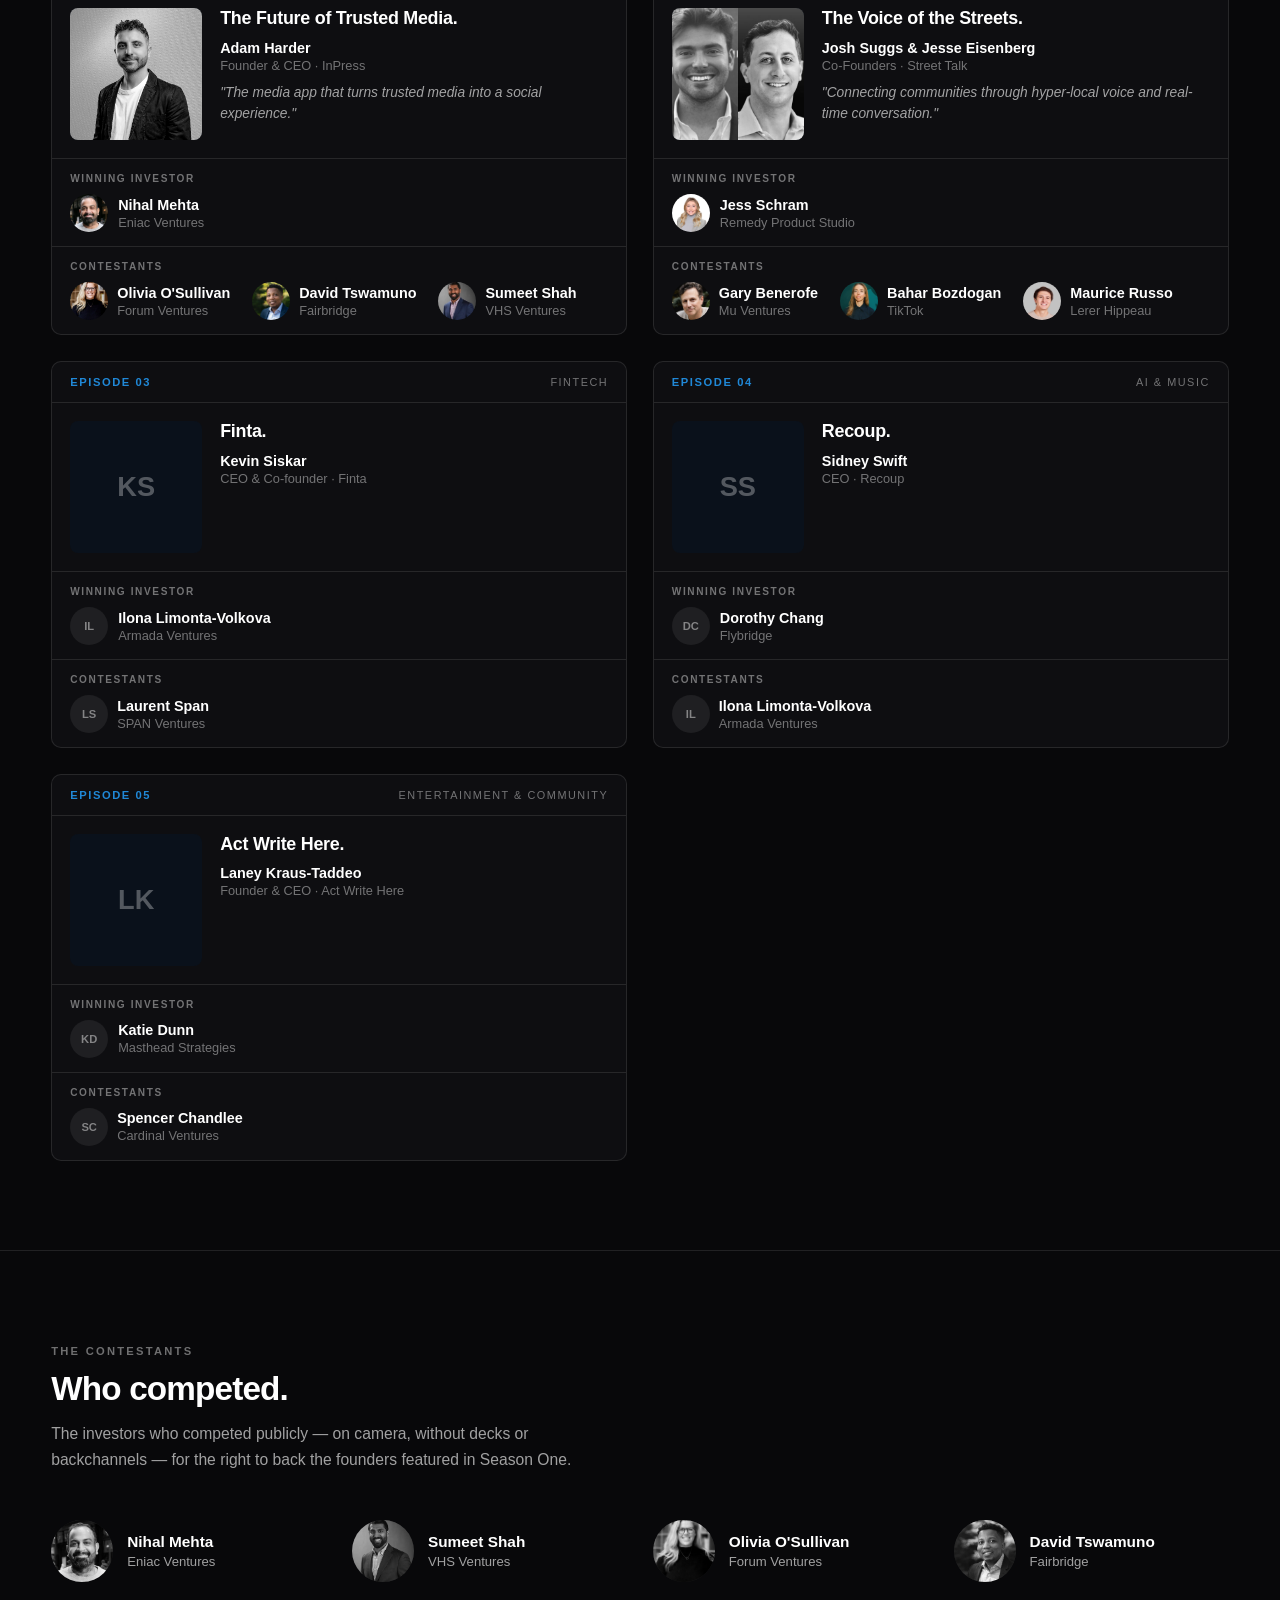
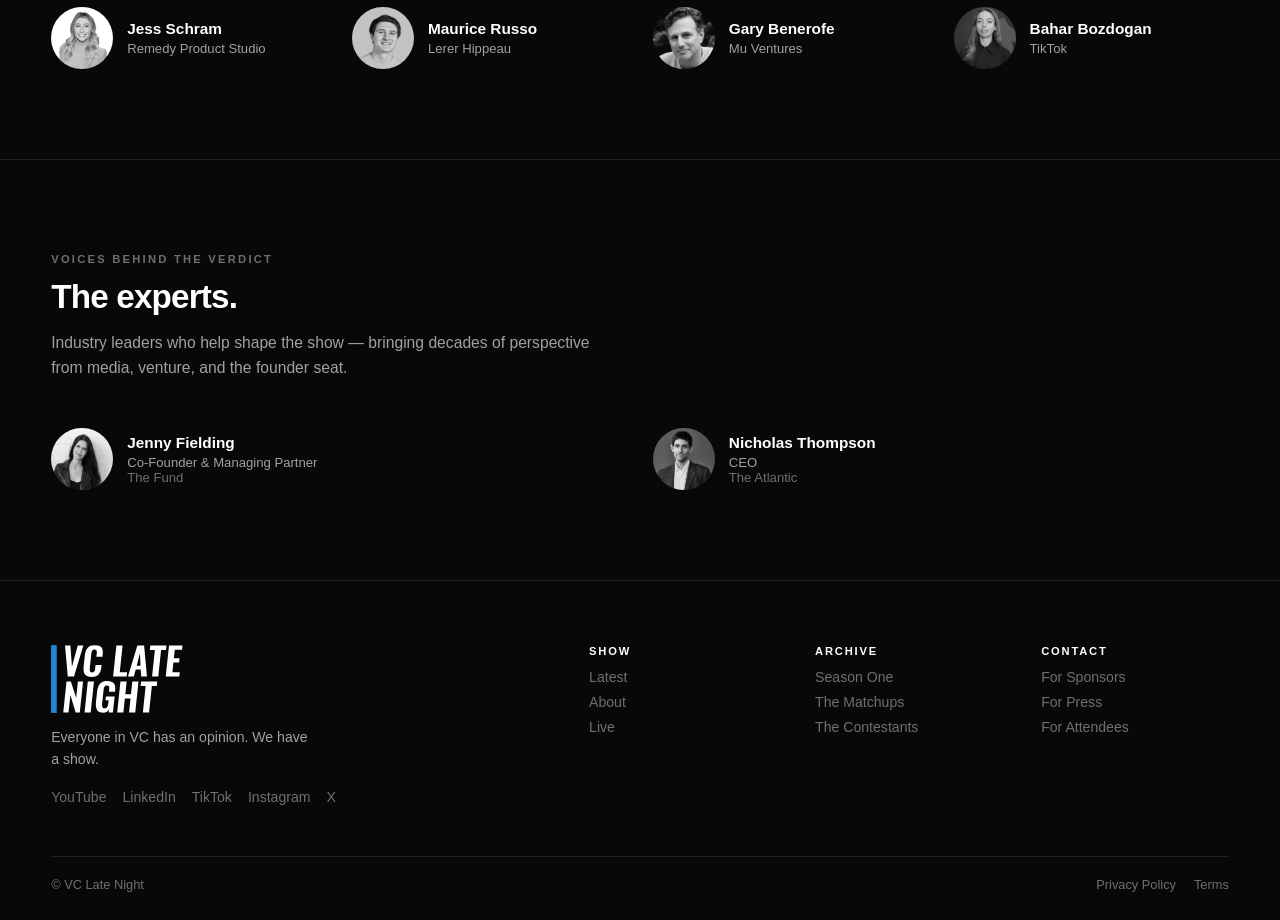
==== commit 2ddc7db2: "Add LinkedIn to footer social links Co-Authored-By: Claude Sonnet 5.5 <noreply@anthropic.com> Claude" ====
--- a/archive.html
+++ b/archive.html
@@ -327,6 +327,7 @@
         <p class="foot-tagline">Everyone in VC has an opinion. We have a show.</p>
         <ul class="foot-social">
           <li><a href="https://www.youtube.com/@righttoinvestshow" target="_blank" rel="noopener">YouTube</a></li>
+          <li><a href="https://linkedin.com/company/vclatenight" target="_blank" rel="noopener">LinkedIn</a></li>
           <li><a href="https://www.tiktok.com/@vclatenight" target="_blank" rel="noopener">TikTok</a></li>
           <li><a href="https://www.instagram.com/vclatenight" target="_blank" rel="noopener">Instagram</a></li>
           <li><a href="https://x.com/vclatenight" target="_blank" rel="noopener">X</a></li>
